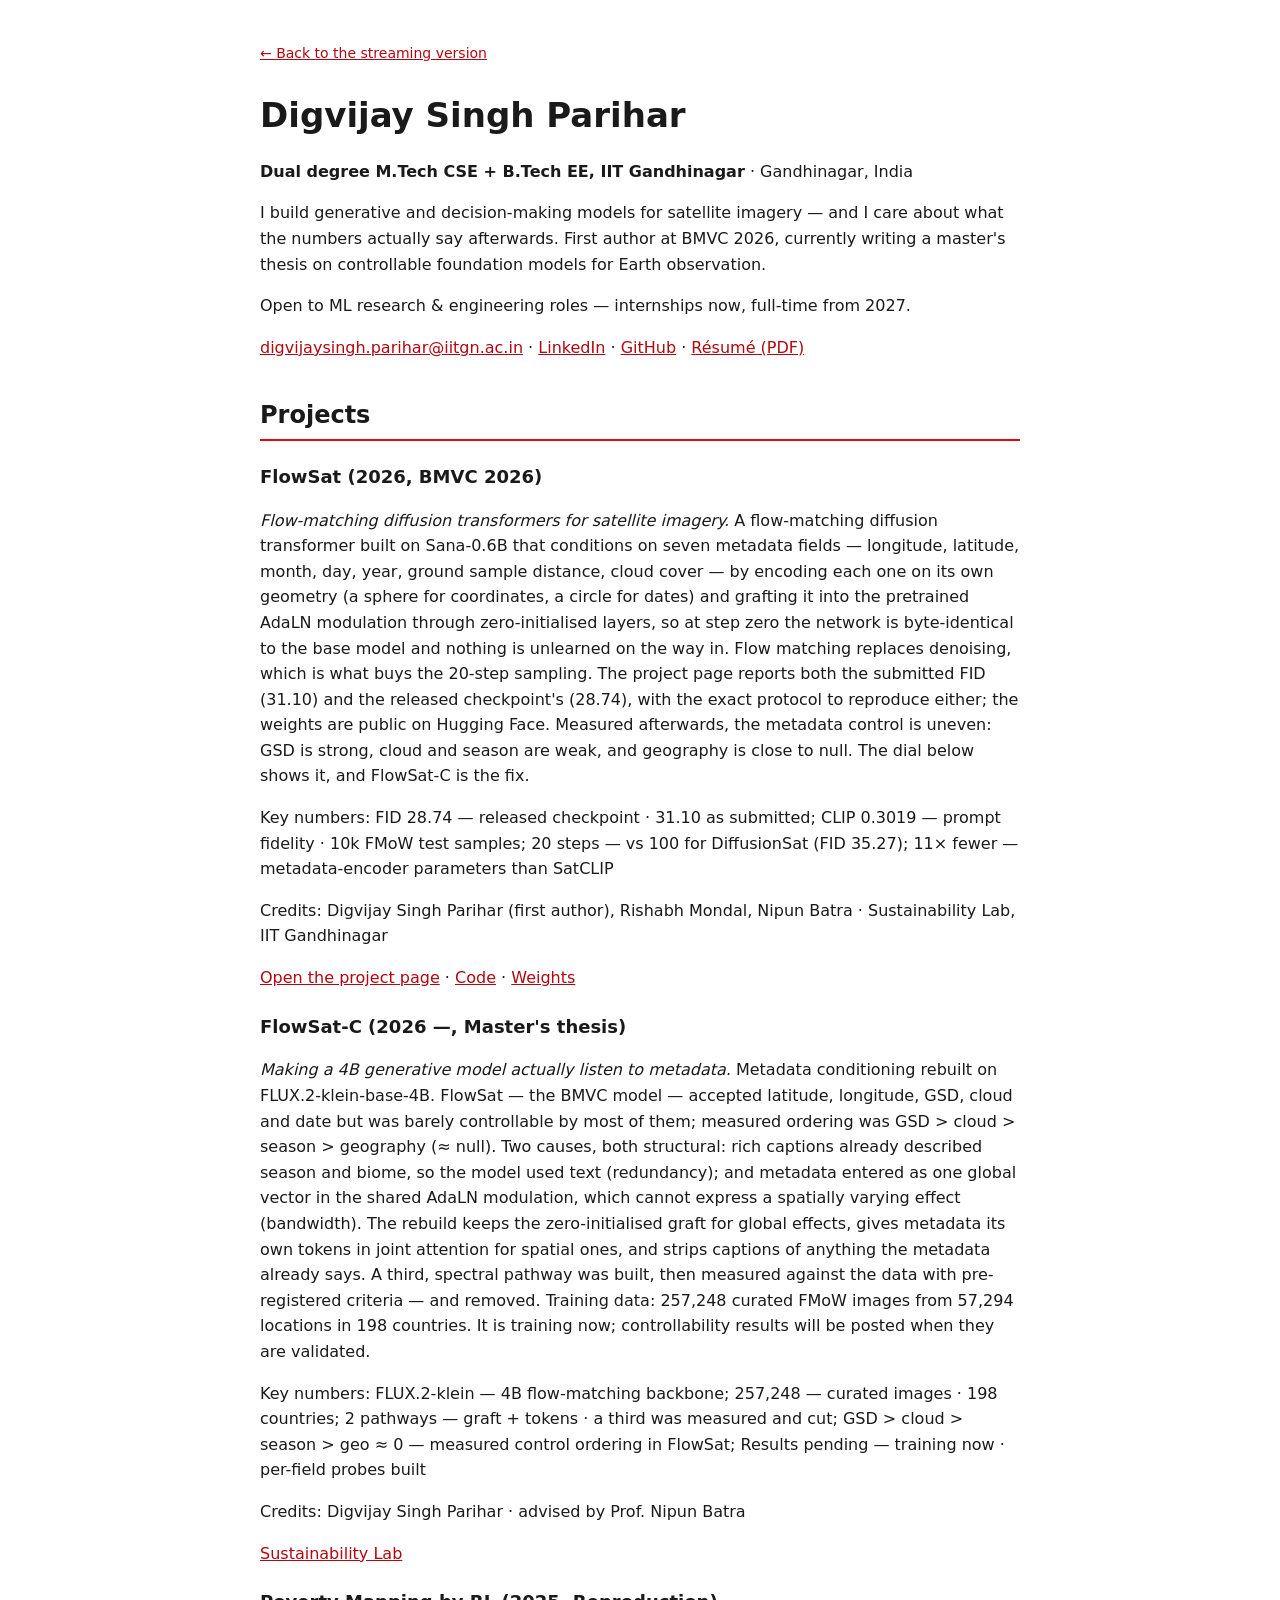
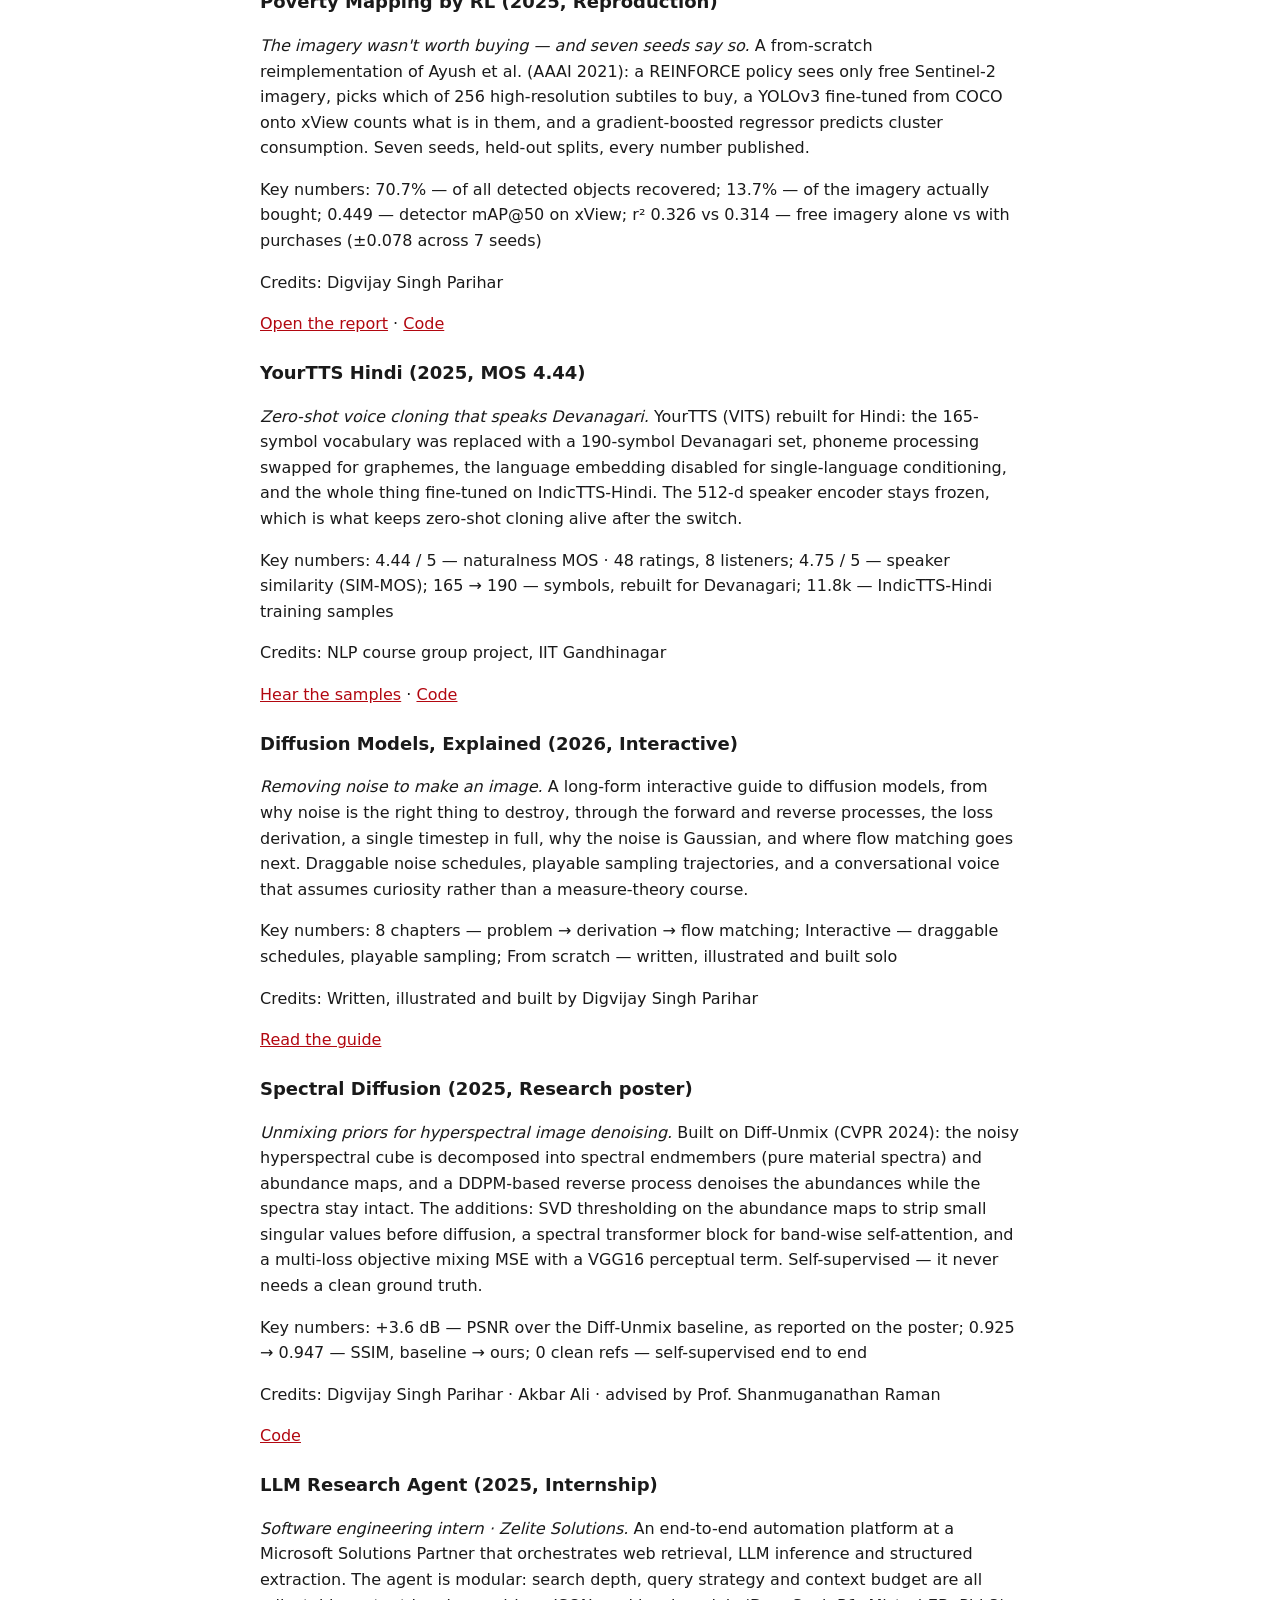
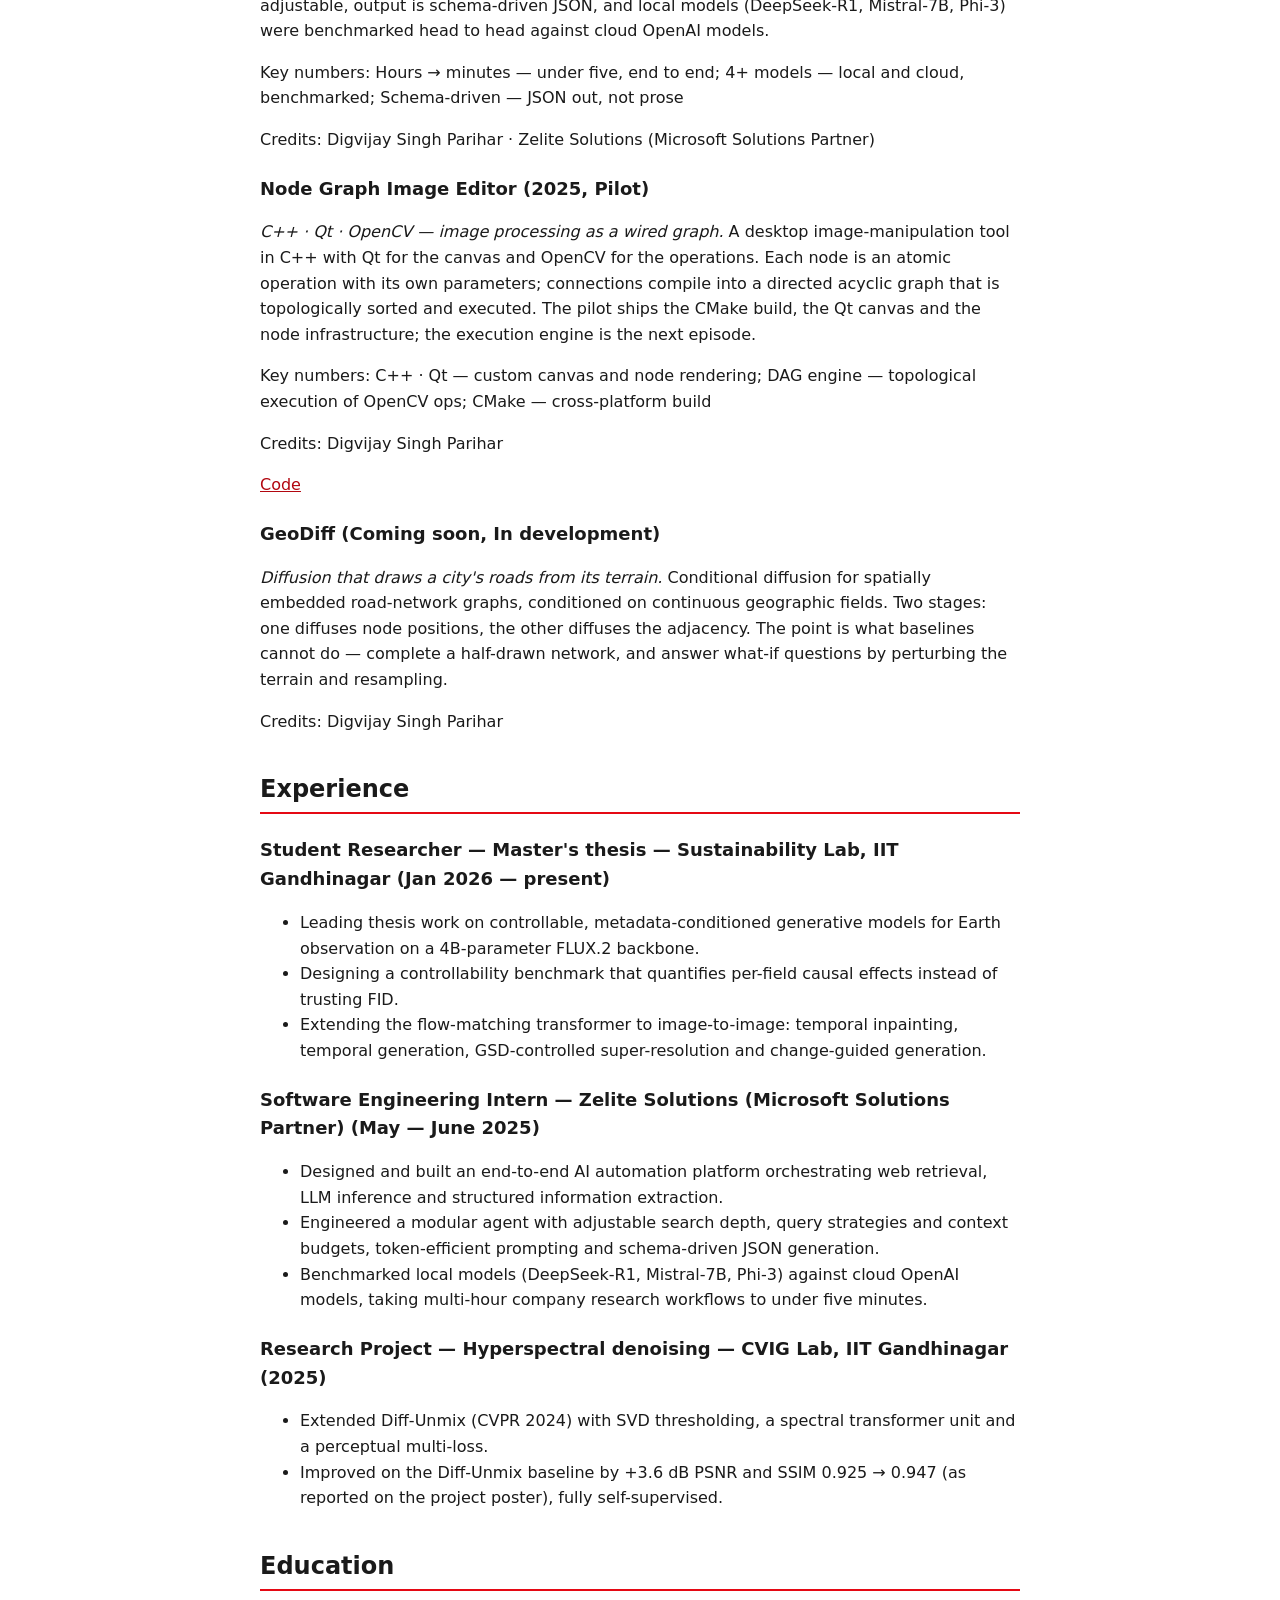
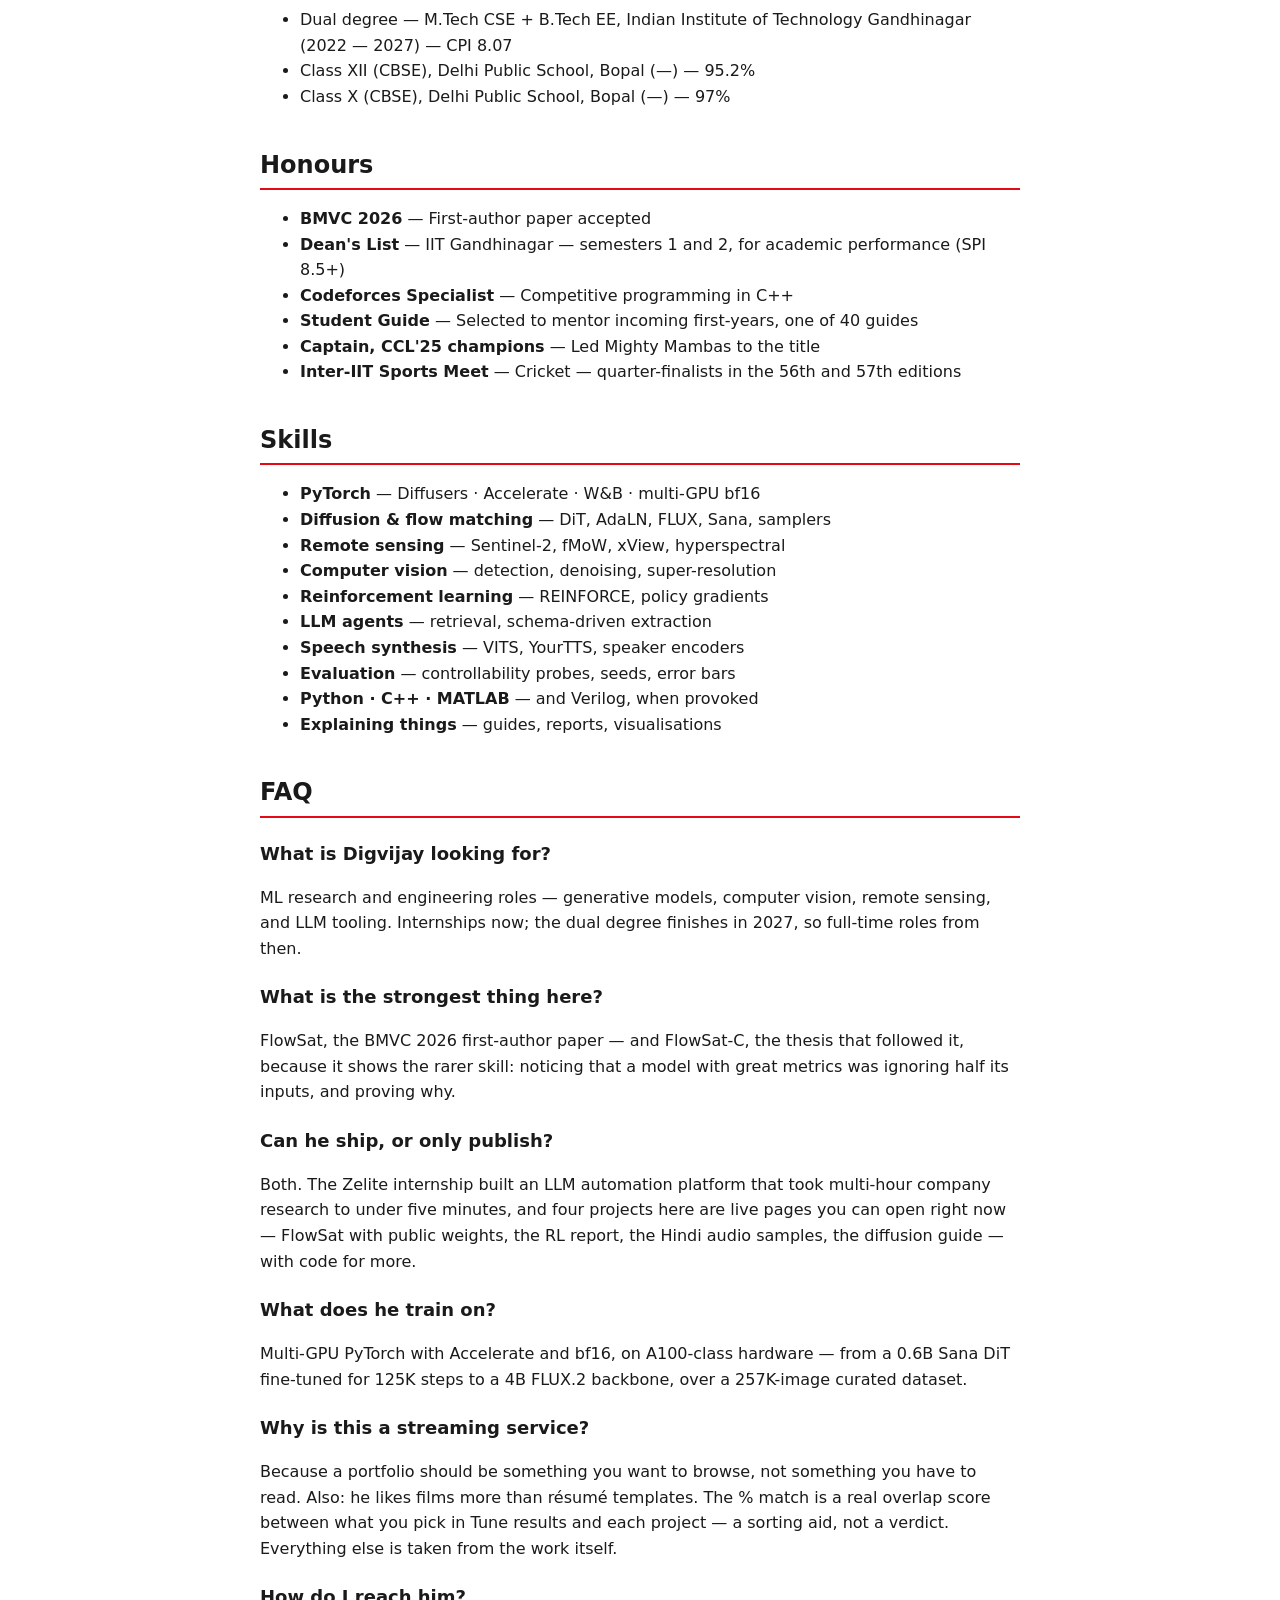
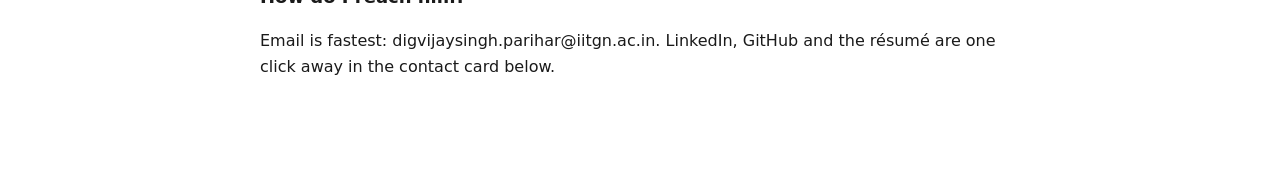
==== plain.html @ cade462c "Rebuild the site around the person, the trailer and the evidence The billboard is now a series about" ====
<!doctype html><html lang="en"><head><meta charset="utf-8">
<meta name="viewport" content="width=device-width, initial-scale=1">
<title>Digvijay Singh Parihar — one-page view</title>
<meta name="description" content="I build generative and decision-making models for satellite imagery — and I care about what the numbers actually say afterwards. First author at BMVC 2026, currently writing a master&#x27;s thesis on controllable foundation models for Earth observation.">
<link rel="canonical" href="https://dsp81.github.io/plain.html">
<style>body{margin:0 auto;max-width:760px;padding:40px 20px 80px;font:16px/1.6 system-ui,-apple-system,"Segoe UI",sans-serif;color:#1a1a1a;background:#fff}
h1{font-size:34px;margin:0 0 8px}h2{margin:36px 0 8px;border-bottom:2px solid #e50914;padding-bottom:4px}h3{margin:22px 0 4px;font-size:18px}
a{color:#b20710}.back{display:inline-block;margin-bottom:24px;font-size:14px}@media print{.back{display:none}}</style></head>
<body><a class="back" href="./">← Back to the streaming version</a>
<h1>Digvijay Singh Parihar</h1>
<p><b>Dual degree M.Tech CSE + B.Tech EE, IIT Gandhinagar</b> · Gandhinagar, India</p>
<p>I build generative and decision-making models for satellite imagery — and I care about what the numbers actually say afterwards. First author at BMVC 2026, currently writing a master&#x27;s thesis on controllable foundation models for Earth observation.</p><p>Open to ML research &amp; engineering roles — internships now, full-time from 2027.</p>
<p><a href="mailto:digvijaysingh.parihar@iitgn.ac.in">digvijaysingh.parihar@iitgn.ac.in</a> · <a href="https://www.linkedin.com/in/digvijay-singh-parihar-b73536259/">LinkedIn</a> · <a href="https://github.com/dsp81">GitHub</a> · <a href="https://drive.google.com/file/d/1XvmNF9L68KHgZl6YI5KaVUmrREIg5Exw/view?usp=drive_link">Résumé (PDF)</a></p>
<h2>Projects</h2>
<h3>FlowSat (2026, BMVC 2026)</h3><p><i>Flow-matching diffusion transformers for satellite imagery.</i> A flow-matching diffusion transformer built on Sana-0.6B that conditions on seven metadata fields — longitude, latitude, month, day, year, ground sample distance, cloud cover — by encoding each one on its own geometry (a sphere for coordinates, a circle for dates) and grafting it into the pretrained AdaLN modulation through zero-initialised layers, so at step zero the network is byte-identical to the base model and nothing is unlearned on the way in. Flow matching replaces denoising, which is what buys the 20-step sampling. The project page reports both the submitted FID (31.10) and the released checkpoint&#x27;s (28.74), with the exact protocol to reproduce either; the weights are public on Hugging Face. Measured afterwards, the metadata control is uneven: GSD is strong, cloud and season are weak, and geography is close to null. The dial below shows it, and FlowSat-C is the fix.</p><p>Key numbers: FID 28.74 — released checkpoint · 31.10 as submitted; CLIP 0.3019 — prompt fidelity · 10k FMoW test samples; 20 steps — vs 100 for DiffusionSat (FID 35.27); 11× fewer — metadata-encoder parameters than SatCLIP</p><p>Credits: Digvijay Singh Parihar (first author), Rishabh Mondal, Nipun Batra · Sustainability Lab, IIT Gandhinagar</p><p><a href="https://dsp81.github.io/flowsat-satellite-image/">Open the project page</a> · <a href="https://github.com/dsp81/flowsat-satellite-image">Code</a> · <a href="https://huggingface.co/Djisgod/flowsat-fmow-512">Weights</a></p>
<h3>FlowSat-C (2026 —, Master&#x27;s thesis)</h3><p><i>Making a 4B generative model actually listen to metadata.</i> Metadata conditioning rebuilt on FLUX.2-klein-base-4B. FlowSat — the BMVC model — accepted latitude, longitude, GSD, cloud and date but was barely controllable by most of them; measured ordering was GSD &gt; cloud &gt; season &gt; geography (≈ null). Two causes, both structural: rich captions already described season and biome, so the model used text (redundancy); and metadata entered as one global vector in the shared AdaLN modulation, which cannot express a spatially varying effect (bandwidth). The rebuild keeps the zero-initialised graft for global effects, gives metadata its own tokens in joint attention for spatial ones, and strips captions of anything the metadata already says. A third, spectral pathway was built, then measured against the data with pre-registered criteria — and removed. Training data: 257,248 curated FMoW images from 57,294 locations in 198 countries. It is training now; controllability results will be posted when they are validated.</p><p>Key numbers: FLUX.2-klein — 4B flow-matching backbone; 257,248 — curated images · 198 countries; 2 pathways — graft + tokens · a third was measured and cut; GSD &gt; cloud &gt; season &gt; geo ≈ 0 — measured control ordering in FlowSat; Results pending — training now · per-field probes built</p><p>Credits: Digvijay Singh Parihar · advised by Prof. Nipun Batra</p><p><a href="https://sustainability-lab.github.io/">Sustainability Lab</a></p>
<h3>Poverty Mapping by RL (2025, Reproduction)</h3><p><i>The imagery wasn&#x27;t worth buying — and seven seeds say so.</i> A from-scratch reimplementation of Ayush et al. (AAAI 2021): a REINFORCE policy sees only free Sentinel-2 imagery, picks which of 256 high-resolution subtiles to buy, a YOLOv3 fine-tuned from COCO onto xView counts what is in them, and a gradient-boosted regressor predicts cluster consumption. Seven seeds, held-out splits, every number published.</p><p>Key numbers: 70.7% — of all detected objects recovered; 13.7% — of the imagery actually bought; 0.449 — detector mAP@50 on xView; r² 0.326 vs 0.314 — free imagery alone vs with purchases (±0.078 across 7 seeds)</p><p>Credits: Digvijay Singh Parihar</p><p><a href="https://dsp81.github.io/RL---Adaptive-Tile-Selection/">Open the report</a> · <a href="https://github.com/dsp81/RL---Adaptive-Tile-Selection">Code</a></p>
<h3>YourTTS Hindi (2025, MOS 4.44)</h3><p><i>Zero-shot voice cloning that speaks Devanagari.</i> YourTTS (VITS) rebuilt for Hindi: the 165-symbol vocabulary was replaced with a 190-symbol Devanagari set, phoneme processing swapped for graphemes, the language embedding disabled for single-language conditioning, and the whole thing fine-tuned on IndicTTS-Hindi. The 512-d speaker encoder stays frozen, which is what keeps zero-shot cloning alive after the switch.</p><p>Key numbers: 4.44 / 5 — naturalness MOS · 48 ratings, 8 listeners; 4.75 / 5 — speaker similarity (SIM-MOS); 165 → 190 — symbols, rebuilt for Devanagari; 11.8k — IndicTTS-Hindi training samples</p><p>Credits: NLP course group project, IIT Gandhinagar</p><p><a href="https://dsp81.github.io/YourTTS-Hindi/">Hear the samples</a> · <a href="https://github.com/dsp81/YourTTS-Hindi">Code</a></p>
<h3>Diffusion Models, Explained (2026, Interactive)</h3><p><i>Removing noise to make an image.</i> A long-form interactive guide to diffusion models, from why noise is the right thing to destroy, through the forward and reverse processes, the loss derivation, a single timestep in full, why the noise is Gaussian, and where flow matching goes next. Draggable noise schedules, playable sampling trajectories, and a conversational voice that assumes curiosity rather than a measure-theory course.</p><p>Key numbers: 8 chapters — problem → derivation → flow matching; Interactive — draggable schedules, playable sampling; From scratch — written, illustrated and built solo</p><p>Credits: Written, illustrated and built by Digvijay Singh Parihar</p><p><a href="https://diffusionguidedj.netlify.app/">Read the guide</a></p>
<h3>Spectral Diffusion (2025, Research poster)</h3><p><i>Unmixing priors for hyperspectral image denoising.</i> Built on Diff-Unmix (CVPR 2024): the noisy hyperspectral cube is decomposed into spectral endmembers (pure material spectra) and abundance maps, and a DDPM-based reverse process denoises the abundances while the spectra stay intact. The additions: SVD thresholding on the abundance maps to strip small singular values before diffusion, a spectral transformer block for band-wise self-attention, and a multi-loss objective mixing MSE with a VGG16 perceptual term. Self-supervised — it never needs a clean ground truth.</p><p>Key numbers: +3.6 dB — PSNR over the Diff-Unmix baseline, as reported on the poster; 0.925 → 0.947 — SSIM, baseline → ours; 0 clean refs — self-supervised end to end</p><p>Credits: Digvijay Singh Parihar · Akbar Ali · advised by Prof. Shanmuganathan Raman</p><p><a href="https://github.com/dsp81/Denoising-Hyperspectral-Imagery">Code</a></p>
<h3>LLM Research Agent (2025, Internship)</h3><p><i>Software engineering intern · Zelite Solutions.</i> An end-to-end automation platform at a Microsoft Solutions Partner that orchestrates web retrieval, LLM inference and structured extraction. The agent is modular: search depth, query strategy and context budget are all adjustable, output is schema-driven JSON, and local models (DeepSeek-R1, Mistral-7B, Phi-3) were benchmarked head to head against cloud OpenAI models.</p><p>Key numbers: Hours → minutes — under five, end to end; 4+ models — local and cloud, benchmarked; Schema-driven — JSON out, not prose</p><p>Credits: Digvijay Singh Parihar · Zelite Solutions (Microsoft Solutions Partner)</p>
<h3>Node Graph Image Editor (2025, Pilot)</h3><p><i>C++ · Qt · OpenCV — image processing as a wired graph.</i> A desktop image-manipulation tool in C++ with Qt for the canvas and OpenCV for the operations. Each node is an atomic operation with its own parameters; connections compile into a directed acyclic graph that is topologically sorted and executed. The pilot ships the CMake build, the Qt canvas and the node infrastructure; the execution engine is the next episode.</p><p>Key numbers: C++ · Qt — custom canvas and node rendering; DAG engine — topological execution of OpenCV ops; CMake — cross-platform build</p><p>Credits: Digvijay Singh Parihar</p><p><a href="https://github.com/dsp81/Node-based-image-processor">Code</a></p>
<h3>GeoDiff (Coming soon, In development)</h3><p><i>Diffusion that draws a city&#x27;s roads from its terrain.</i> Conditional diffusion for spatially embedded road-network graphs, conditioned on continuous geographic fields. Two stages: one diffuses node positions, the other diffuses the adjacency. The point is what baselines cannot do — complete a half-drawn network, and answer what-if questions by perturbing the terrain and resampling.</p><p>Credits: Digvijay Singh Parihar</p>
<h2>Experience</h2>
<h3>Student Researcher — Master&#x27;s thesis — Sustainability Lab, IIT Gandhinagar (Jan 2026 — present)</h3><ul><li>Leading thesis work on controllable, metadata-conditioned generative models for Earth observation on a 4B-parameter FLUX.2 backbone.</li><li>Designing a controllability benchmark that quantifies per-field causal effects instead of trusting FID.</li><li>Extending the flow-matching transformer to image-to-image: temporal inpainting, temporal generation, GSD-controlled super-resolution and change-guided generation.</li></ul>
<h3>Software Engineering Intern — Zelite Solutions (Microsoft Solutions Partner) (May — June 2025)</h3><ul><li>Designed and built an end-to-end AI automation platform orchestrating web retrieval, LLM inference and structured information extraction.</li><li>Engineered a modular agent with adjustable search depth, query strategies and context budgets, token-efficient prompting and schema-driven JSON generation.</li><li>Benchmarked local models (DeepSeek-R1, Mistral-7B, Phi-3) against cloud OpenAI models, taking multi-hour company research workflows to under five minutes.</li></ul>
<h3>Research Project — Hyperspectral denoising — CVIG Lab, IIT Gandhinagar (2025)</h3><ul><li>Extended Diff-Unmix (CVPR 2024) with SVD thresholding, a spectral transformer unit and a perceptual multi-loss.</li><li>Improved on the Diff-Unmix baseline by +3.6 dB PSNR and SSIM 0.925 → 0.947 (as reported on the project poster), fully self-supervised.</li></ul>
<h2>Education</h2><ul><li>Dual degree — M.Tech CSE + B.Tech EE, Indian Institute of Technology Gandhinagar (2022 — 2027) — CPI 8.07</li><li>Class XII (CBSE), Delhi Public School, Bopal (—) — 95.2%</li><li>Class X (CBSE), Delhi Public School, Bopal (—) — 97%</li></ul>
<h2>Honours</h2><ul><li><b>BMVC 2026</b> — First-author paper accepted</li><li><b>Dean&#x27;s List</b> — IIT Gandhinagar — semesters 1 and 2, for academic performance (SPI 8.5+)</li><li><b>Codeforces Specialist</b> — Competitive programming in C++</li><li><b>Student Guide</b> — Selected to mentor incoming first-years, one of 40 guides</li><li><b>Captain, CCL&#x27;25 champions</b> — Led Mighty Mambas to the title</li><li><b>Inter-IIT Sports Meet</b> — Cricket — quarter-finalists in the 56th and 57th editions</li></ul>
<h2>Skills</h2><ul><li><b>PyTorch</b> — Diffusers · Accelerate · W&amp;B · multi-GPU bf16</li><li><b>Diffusion &amp; flow matching</b> — DiT, AdaLN, FLUX, Sana, samplers</li><li><b>Remote sensing</b> — Sentinel-2, fMoW, xView, hyperspectral</li><li><b>Computer vision</b> — detection, denoising, super-resolution</li><li><b>Reinforcement learning</b> — REINFORCE, policy gradients</li><li><b>LLM agents</b> — retrieval, schema-driven extraction</li><li><b>Speech synthesis</b> — VITS, YourTTS, speaker encoders</li><li><b>Evaluation</b> — controllability probes, seeds, error bars</li><li><b>Python · C++ · MATLAB</b> — and Verilog, when provoked</li><li><b>Explaining things</b> — guides, reports, visualisations</li></ul>
<h2>FAQ</h2><h3>What is Digvijay looking for?</h3><p>ML research and engineering roles — generative models, computer vision, remote sensing, and LLM tooling. Internships now; the dual degree finishes in 2027, so full-time roles from then.</p><h3>What is the strongest thing here?</h3><p>FlowSat, the BMVC 2026 first-author paper — and FlowSat-C, the thesis that followed it, because it shows the rarer skill: noticing that a model with great metrics was ignoring half its inputs, and proving why.</p><h3>Can he ship, or only publish?</h3><p>Both. The Zelite internship built an LLM automation platform that took multi-hour company research to under five minutes, and four projects here are live pages you can open right now — FlowSat with public weights, the RL report, the Hindi audio samples, the diffusion guide — with code for more.</p><h3>What does he train on?</h3><p>Multi-GPU PyTorch with Accelerate and bf16, on A100-class hardware — from a 0.6B Sana DiT fine-tuned for 125K steps to a 4B FLUX.2 backbone, over a 257K-image curated dataset.</p><h3>Why is this a streaming service?</h3><p>Because a portfolio should be something you want to browse, not something you have to read. Also: he likes films more than résumé templates. The % match is a real overlap score between what you pick in Tune results and each project — a sorting aid, not a verdict. Everything else is taken from the work itself.</p><h3>How do I reach him?</h3><p>Email is fastest: digvijaysingh.parihar@iitgn.ac.in. LinkedIn, GitHub and the résumé are one click away in the contact card below.</p>
</body></html>
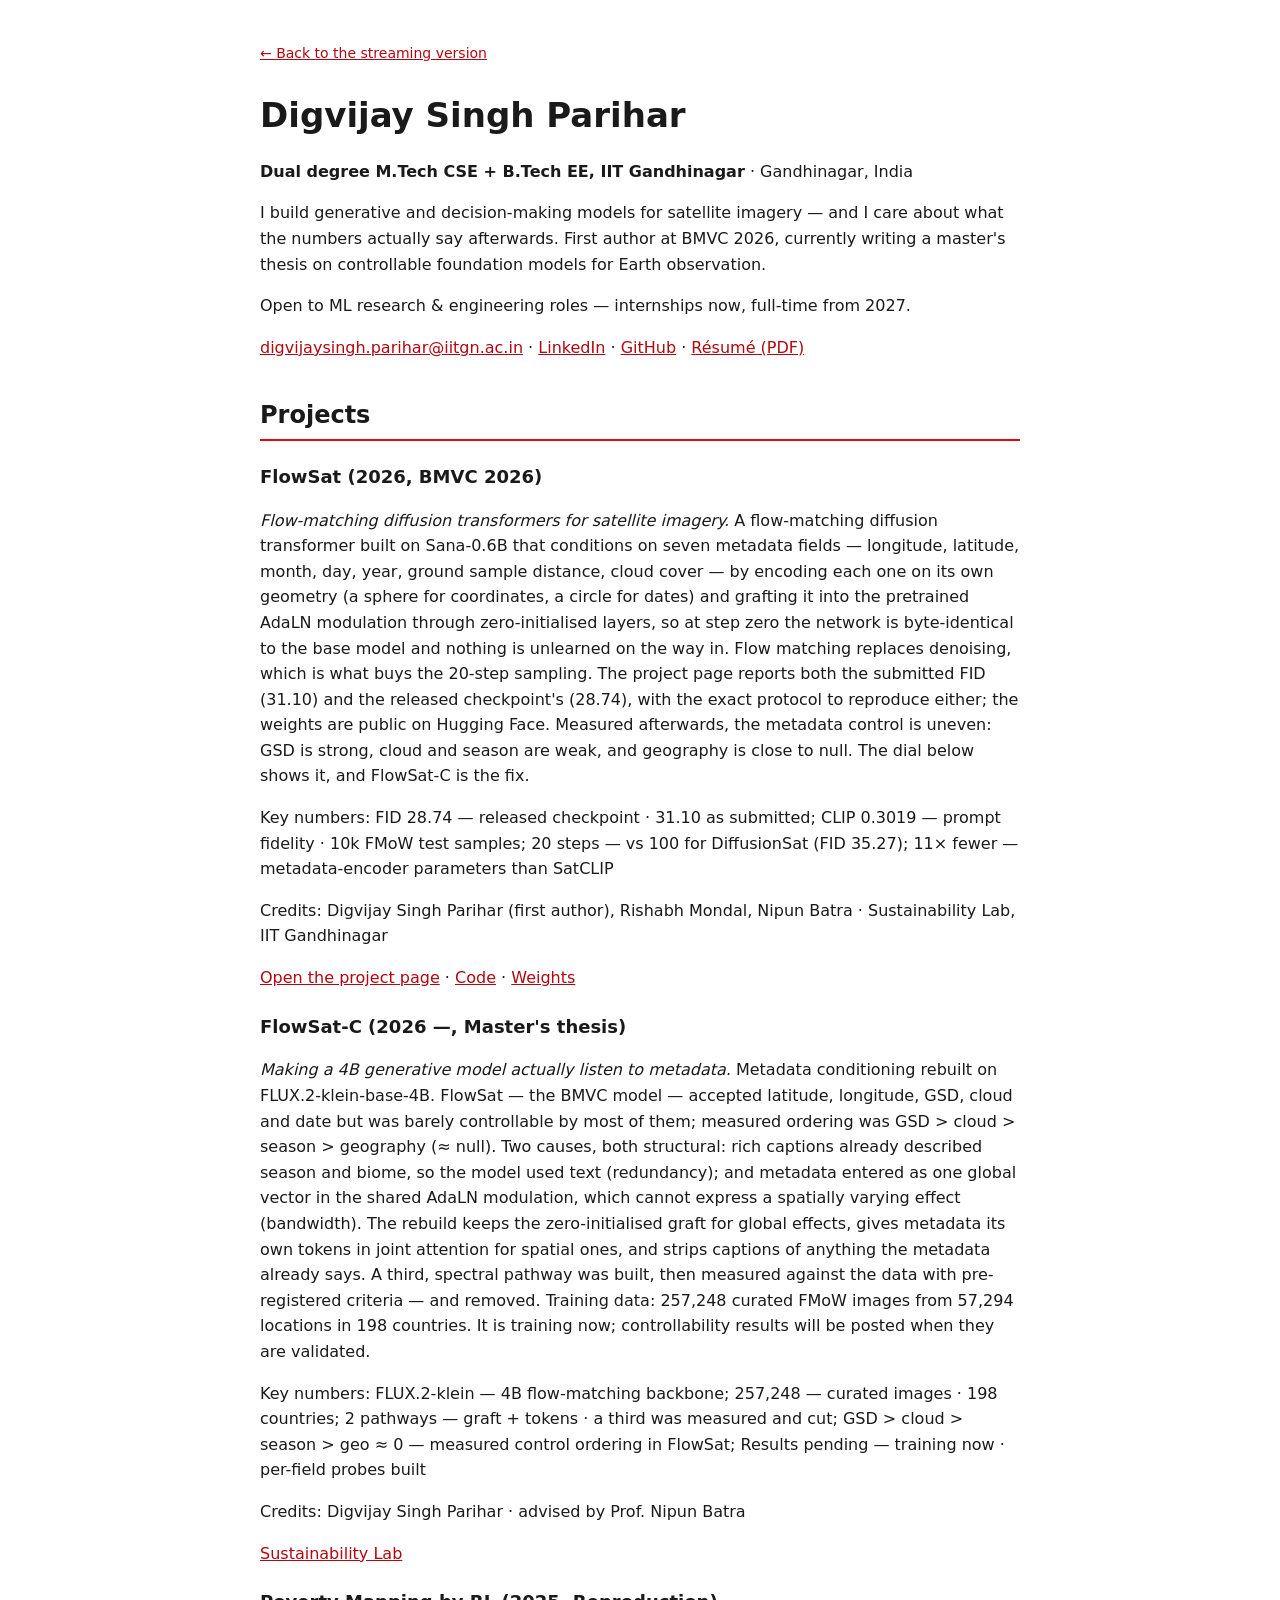
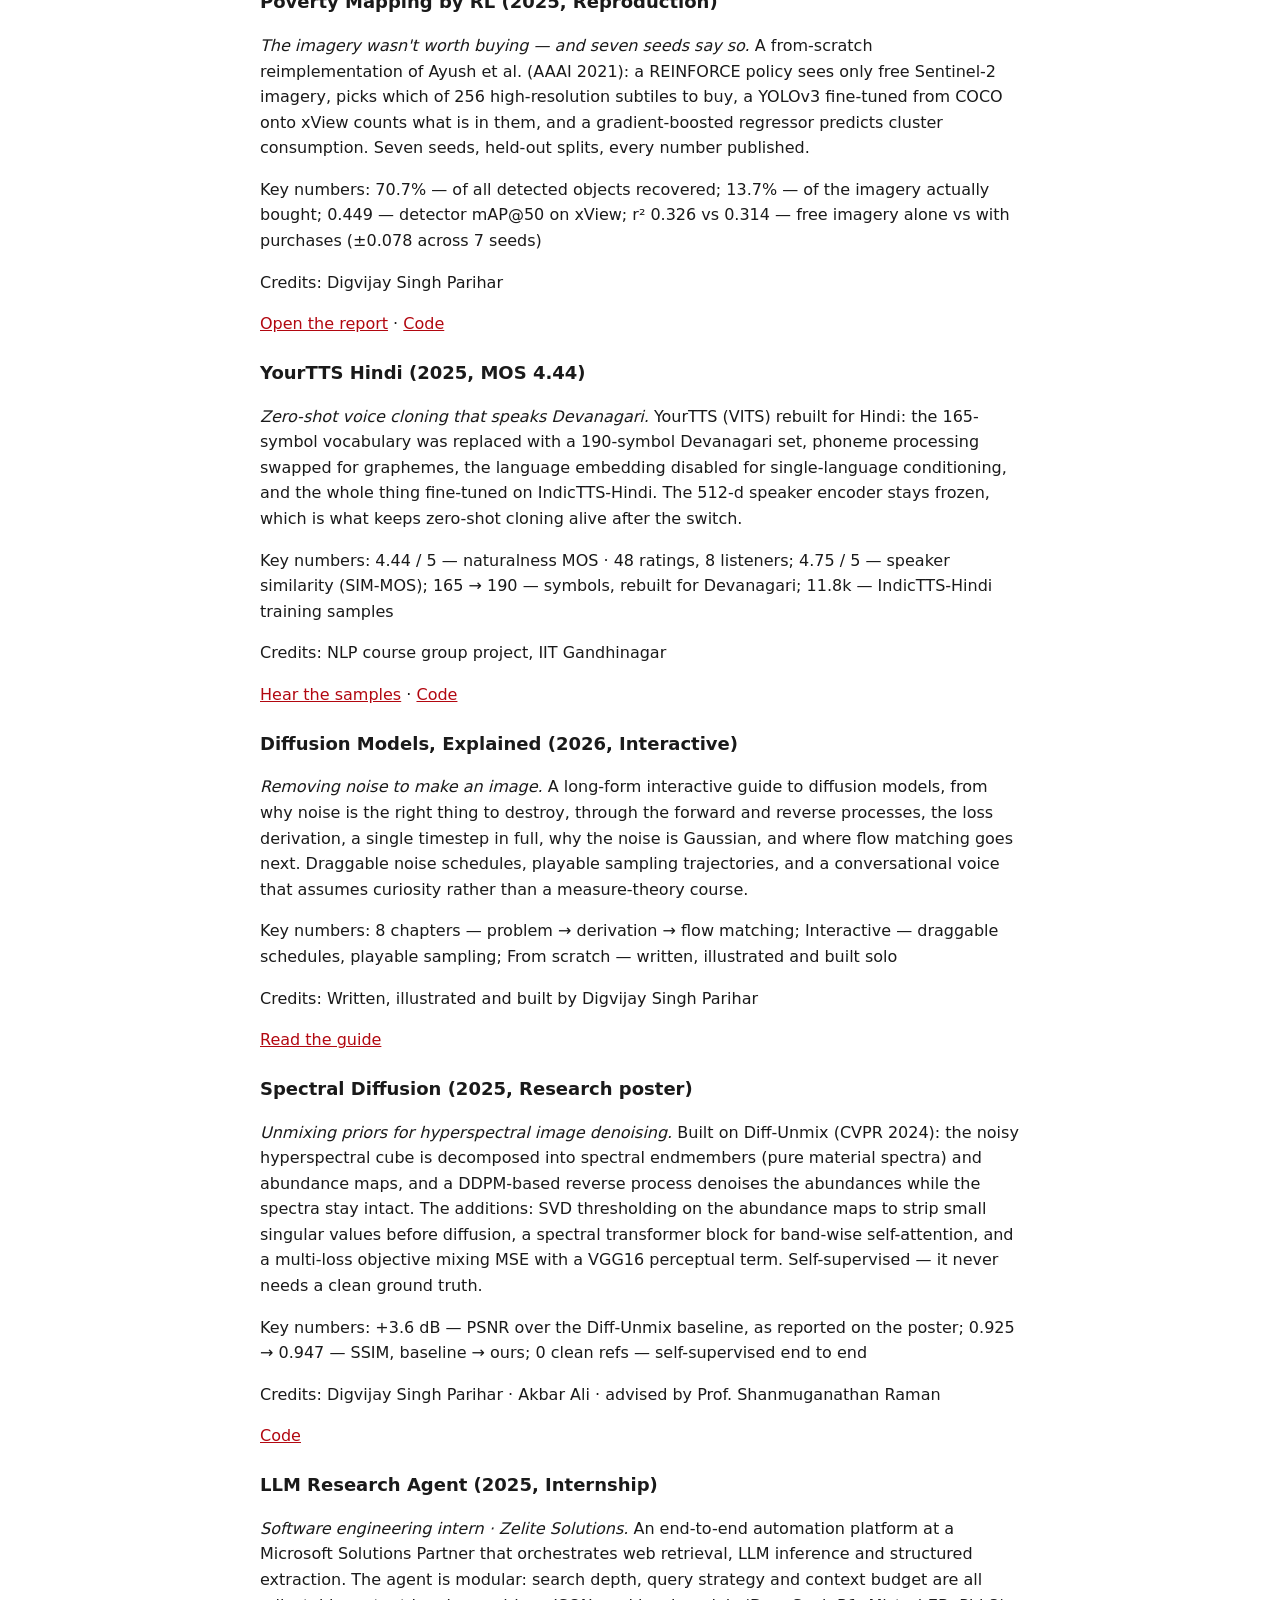
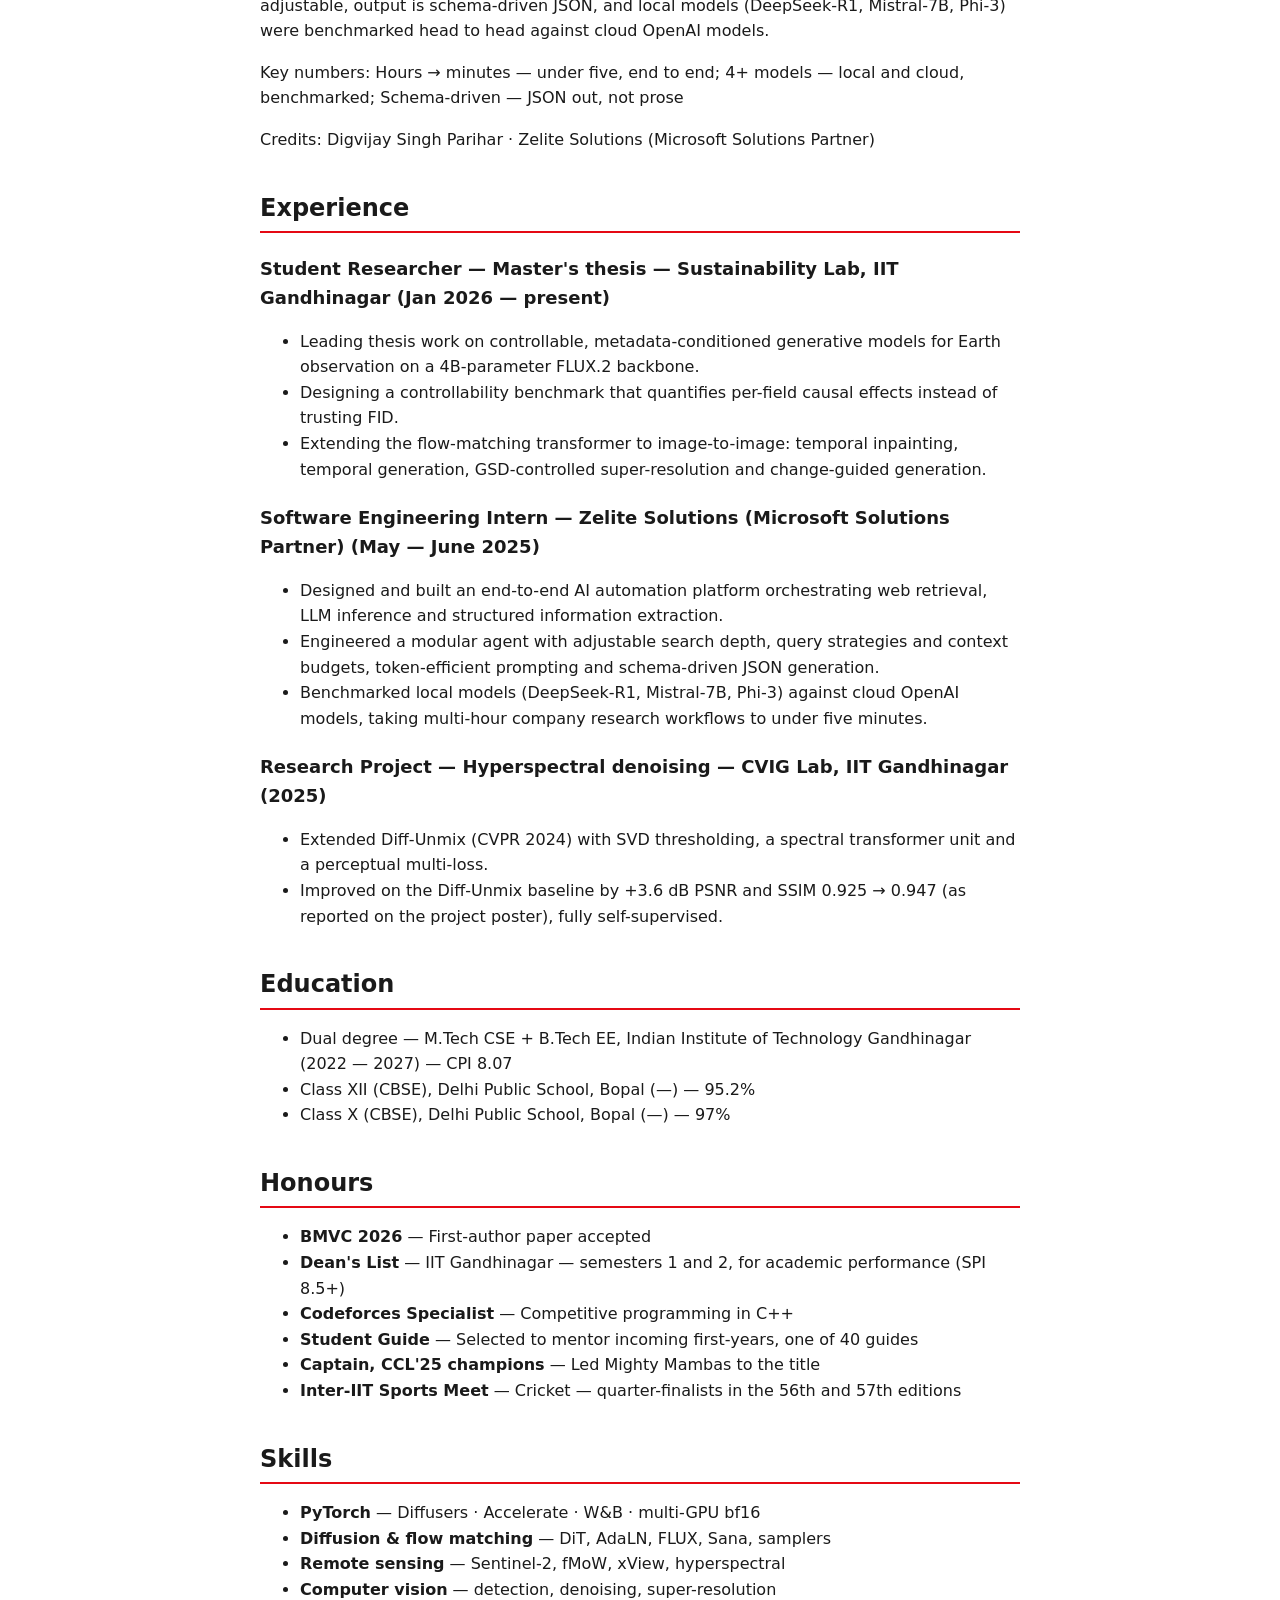
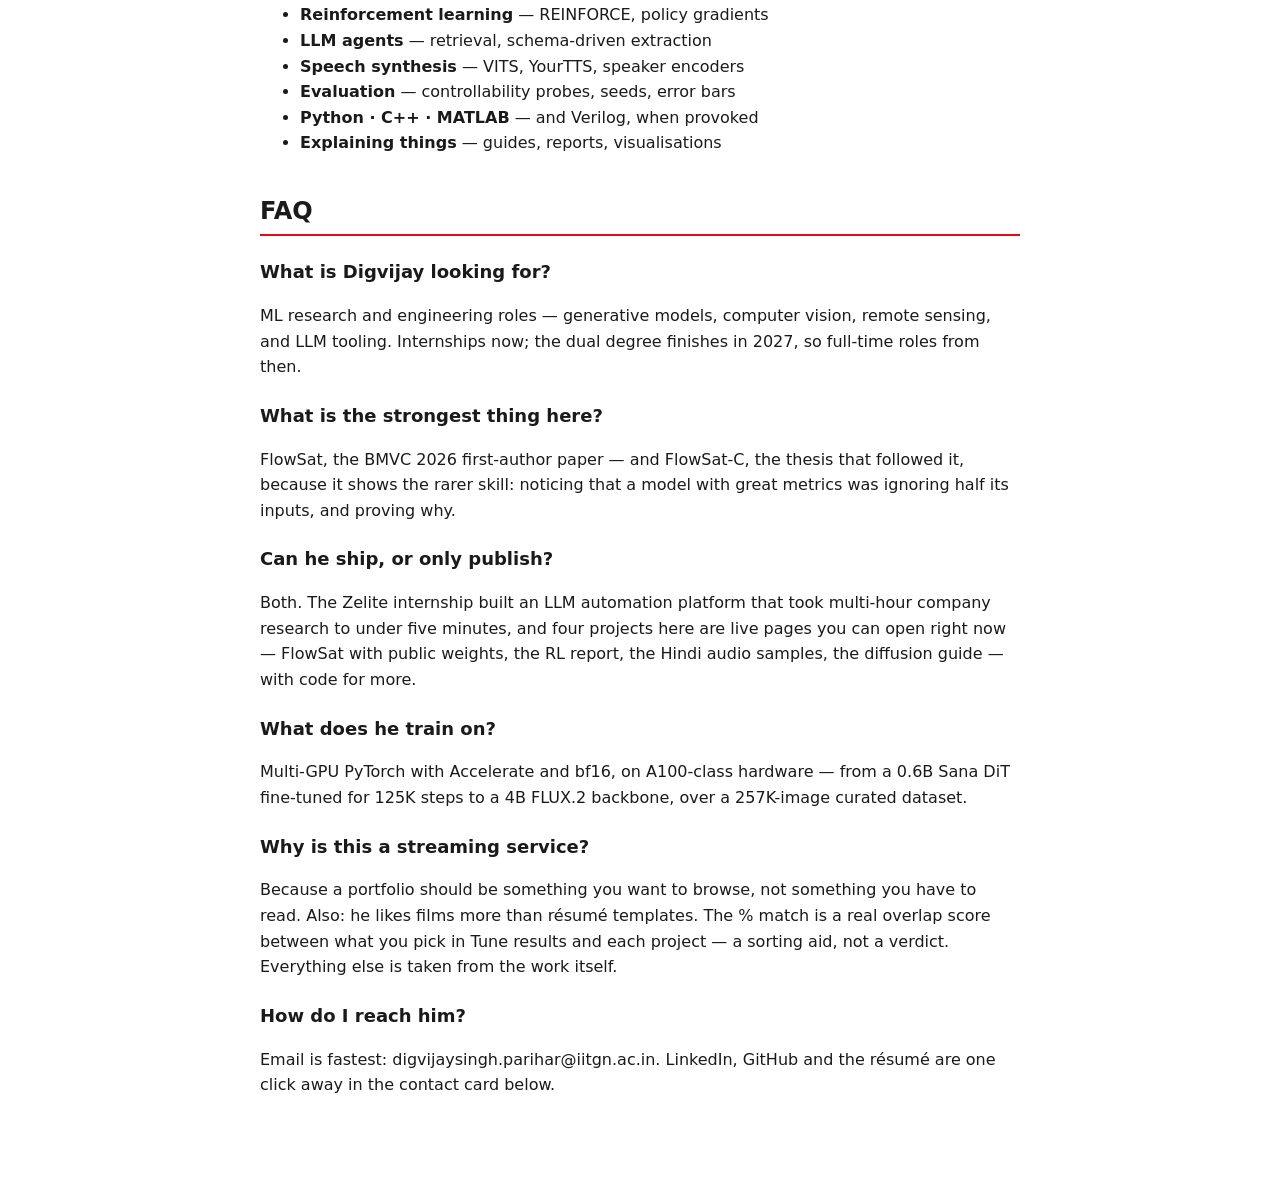
==== commit 09ef7213: "Publication-grade FlowSat imagery; drop GeoDiff and the node editor Every FlowSat image is now a nat" ====
--- a/plain.html
+++ b/plain.html
@@ -19,8 +19,6 @@
 <h3>Diffusion Models, Explained (2026, Interactive)</h3><p><i>Removing noise to make an image.</i> A long-form interactive guide to diffusion models, from why noise is the right thing to destroy, through the forward and reverse processes, the loss derivation, a single timestep in full, why the noise is Gaussian, and where flow matching goes next. Draggable noise schedules, playable sampling trajectories, and a conversational voice that assumes curiosity rather than a measure-theory course.</p><p>Key numbers: 8 chapters — problem → derivation → flow matching; Interactive — draggable schedules, playable sampling; From scratch — written, illustrated and built solo</p><p>Credits: Written, illustrated and built by Digvijay Singh Parihar</p><p><a href="https://diffusionguidedj.netlify.app/">Read the guide</a></p>
 <h3>Spectral Diffusion (2025, Research poster)</h3><p><i>Unmixing priors for hyperspectral image denoising.</i> Built on Diff-Unmix (CVPR 2024): the noisy hyperspectral cube is decomposed into spectral endmembers (pure material spectra) and abundance maps, and a DDPM-based reverse process denoises the abundances while the spectra stay intact. The additions: SVD thresholding on the abundance maps to strip small singular values before diffusion, a spectral transformer block for band-wise self-attention, and a multi-loss objective mixing MSE with a VGG16 perceptual term. Self-supervised — it never needs a clean ground truth.</p><p>Key numbers: +3.6 dB — PSNR over the Diff-Unmix baseline, as reported on the poster; 0.925 → 0.947 — SSIM, baseline → ours; 0 clean refs — self-supervised end to end</p><p>Credits: Digvijay Singh Parihar · Akbar Ali · advised by Prof. Shanmuganathan Raman</p><p><a href="https://github.com/dsp81/Denoising-Hyperspectral-Imagery">Code</a></p>
 <h3>LLM Research Agent (2025, Internship)</h3><p><i>Software engineering intern · Zelite Solutions.</i> An end-to-end automation platform at a Microsoft Solutions Partner that orchestrates web retrieval, LLM inference and structured extraction. The agent is modular: search depth, query strategy and context budget are all adjustable, output is schema-driven JSON, and local models (DeepSeek-R1, Mistral-7B, Phi-3) were benchmarked head to head against cloud OpenAI models.</p><p>Key numbers: Hours → minutes — under five, end to end; 4+ models — local and cloud, benchmarked; Schema-driven — JSON out, not prose</p><p>Credits: Digvijay Singh Parihar · Zelite Solutions (Microsoft Solutions Partner)</p>
-<h3>Node Graph Image Editor (2025, Pilot)</h3><p><i>C++ · Qt · OpenCV — image processing as a wired graph.</i> A desktop image-manipulation tool in C++ with Qt for the canvas and OpenCV for the operations. Each node is an atomic operation with its own parameters; connections compile into a directed acyclic graph that is topologically sorted and executed. The pilot ships the CMake build, the Qt canvas and the node infrastructure; the execution engine is the next episode.</p><p>Key numbers: C++ · Qt — custom canvas and node rendering; DAG engine — topological execution of OpenCV ops; CMake — cross-platform build</p><p>Credits: Digvijay Singh Parihar</p><p><a href="https://github.com/dsp81/Node-based-image-processor">Code</a></p>
-<h3>GeoDiff (Coming soon, In development)</h3><p><i>Diffusion that draws a city&#x27;s roads from its terrain.</i> Conditional diffusion for spatially embedded road-network graphs, conditioned on continuous geographic fields. Two stages: one diffuses node positions, the other diffuses the adjacency. The point is what baselines cannot do — complete a half-drawn network, and answer what-if questions by perturbing the terrain and resampling.</p><p>Credits: Digvijay Singh Parihar</p>
 <h2>Experience</h2>
 <h3>Student Researcher — Master&#x27;s thesis — Sustainability Lab, IIT Gandhinagar (Jan 2026 — present)</h3><ul><li>Leading thesis work on controllable, metadata-conditioned generative models for Earth observation on a 4B-parameter FLUX.2 backbone.</li><li>Designing a controllability benchmark that quantifies per-field causal effects instead of trusting FID.</li><li>Extending the flow-matching transformer to image-to-image: temporal inpainting, temporal generation, GSD-controlled super-resolution and change-guided generation.</li></ul>
 <h3>Software Engineering Intern — Zelite Solutions (Microsoft Solutions Partner) (May — June 2025)</h3><ul><li>Designed and built an end-to-end AI automation platform orchestrating web retrieval, LLM inference and structured information extraction.</li><li>Engineered a modular agent with adjustable search depth, query strategies and context budgets, token-efficient prompting and schema-driven JSON generation.</li><li>Benchmarked local models (DeepSeek-R1, Mistral-7B, Phi-3) against cloud OpenAI models, taking multi-hour company research workflows to under five minutes.</li></ul>
